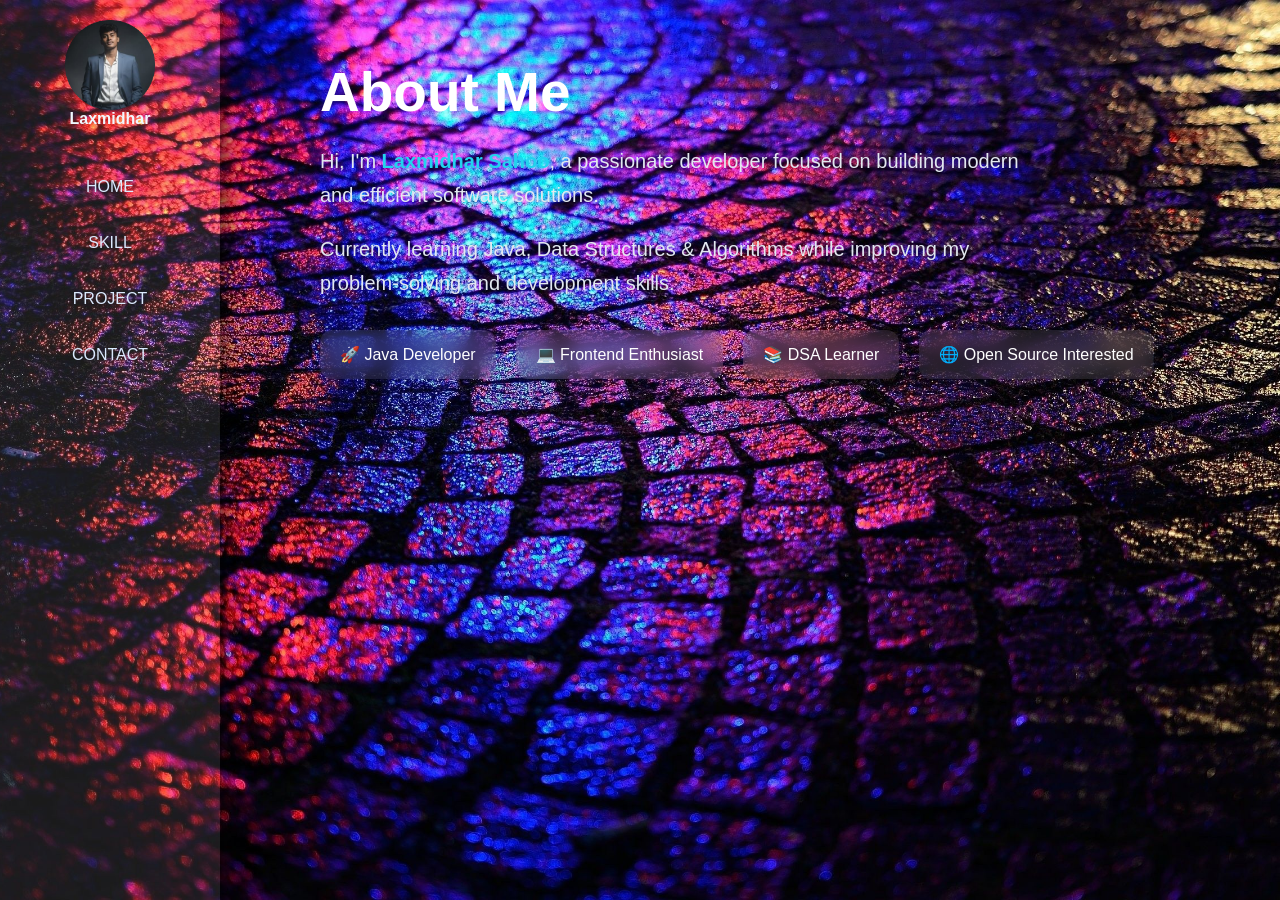
==== index.html @ 0510f840 "rename profile to index" ====
<!doctype html>
<html lang="en">
  <head>
    <title>Home Page</title>
    <link rel="stylesheet" href="profile.css" />
  </head>
  <body>
    <header>
      <nav>
        <div class="profile_id">
          <img src="photo/profile.jpeg" alt="img" />
          <b style="color: aliceblue">Laxmidhar</b>
        </div>
        <div class="side_bar">
          <a href="profile.html">Home</a><br />
          <a href="skill.html">Skill</a><br />
          <a href="project.html">Project</a><br />
          <a href="contact.html">Contact</a>
        </div>
      </nav>
    </header>
    <main>
      <section class="about">
        <h1>About Me</h1>

        <p>
          Hi, I'm <span>Laxmidhar Sahoo</span>, a passionate developer focused
          on building modern and efficient software solutions.
        </p>

        <p>
          Currently learning Java, Data Structures & Algorithms while improving
          my problem-solving and development skills.
        </p>

        <div class="info">
          <div>🚀 Java Developer</div>
          <div>💻 Frontend Enthusiast</div>
          <div>📚 DSA Learner</div>
          <div>🌐 Open Source Interested</div>
        </div>
      </section>
    </main>
    <footer></footer>
  </body>
</html>
---- profile.css ----
* {
  margin: 0;
  padding: 0;
  box-sizing: border-box;
}

body {
  background: url("photo/back.jpg") repeat-y center fixed;
  background-size: cover;
  overflow-x: hidden;
  font-family:
    Figtree-Regular,
    -apple-system,
    BlinkMacSystemFont,
    Segoe UI,
    Roboto,
    Helvetica,
    Arial,
    sans-serif;
}
.profile_id {
  display: flex;
  flex-direction: column;
  align-items: center;
  margin-bottom: 40px;
}

.profile_id img {
  height: 90px;
  width: 90px;
  object-fit: cover;
}

nav {
  position: fixed;
  width: 220px;
  height: 100vh;
  background-color: rgb(255, 255, 255, 0.1);
  padding-top: 20px;
  box-shadow: 0 10px 25px rgba(0, 0, 0, 0.9);
}
.side_bar {
  display: flex;
  flex-direction: column;
  align-items: center;
  justify-content: space-between;
}

.side_bar a {
  text-decoration: none;
  text-transform: uppercase;
  width: 80%;
  padding: 10px;
  border-radius: 10px;
  transition: 0.3s;
  text-align: center;
  color: #dbeafe;
}

.side_bar a:hover {
  background: rgba(229, 88, 88, 0.1);
  color: #22d3ee;
}

/* this for my profile page */
.about {
  margin-left: 260px;
  padding: 60px;
  color: white;
}

.about h1 {
  font-size: 55px;
  margin-bottom: 20px;
}

.about h1 span {
  color: #ffffff;
}

.about p {
  font-size: 20px;
  max-width: 700px;
  line-height: 1.7;
  margin-bottom: 20px;
  color: #e2e8f0;
}

.about span {
  color: #22d3ee;
  font-weight: bold;
}

.info {
  display: flex;
  gap: 20px;
  flex-wrap: wrap;
  margin-top: 30px;
}

.info div {
  background: rgba(255, 255, 255, 0.08);
  padding: 15px 20px;
  border-radius: 12px;
  backdrop-filter: blur(10px);
}
/* for my Skill page */
.skills_section {
  margin-left: 250px;
  padding: 60px;
  color: white;
}

.skills_section h1 {
  font-size: 50px;
  margin-bottom: 40px;

  color: #22d3ee;

  text-shadow: 0 0 10px #22d3ee;
}

.skills_container {
  display: grid;

  grid-template-columns: repeat(auto-fit, minmax(220px, 1fr));

  gap: 25px;
}

.skill_card {
  background: rgba(255, 255, 255, 0.08);

  border: 1px solid rgba(255, 255, 255, 0.1);

  backdrop-filter: blur(10px);

  border-radius: 20px;

  padding: 30px;

  transition: 0.4s;

  animation: fadeUp 1s ease;
}

.skill_card:hover {
  transform: translateY(-10px) scale(1.03);

  box-shadow: 0 0 25px rgba(34, 211, 238, 0.4);
}

.skill_card h2 {
  color: #ffffff;

  margin-bottom: 10px;

  font-size: 28px;
}

.skill_card p {
  color: #cbd5e1;

  line-height: 1.6;
}

@keyframes fadeUp {
  from {
    opacity: 0;
    transform: translateY(30px);
  }

  to {
    opacity: 1;
    transform: translateY(0);
  }
}
/* For my Contact Page */
.contact {
  margin-left: 250px;

  padding: 60px;

  color: white;
}

.contact h1 {
  font-size: 55px;

  color: #22d3ee;

  margin-bottom: 15px;

  text-shadow: 0 0 15px #22d3ee;
}

.contact p {
  color: #cbd5e1;

  margin-bottom: 40px;

  font-size: 18px;
}

.contact_container {
  display: flex;

  gap: 40px;

  flex-wrap: wrap;
}

form {
  flex: 1;

  min-width: 320px;

  background: rgba(255, 255, 255, 0.08);

  padding: 35px;

  border-radius: 20px;

  backdrop-filter: blur(10px);

  border: 1px solid rgba(255, 255, 255, 0.1);
}

form input,
form textarea {
  width: 100%;

  padding: 15px;

  margin-bottom: 20px;

  border: none;

  outline: none;

  border-radius: 12px;

  background: rgba(255, 255, 255, 0.08);

  color: white;

  font-size: 16px;
}

form textarea {
  height: 150px;

  resize: none;
}

form button {
  width: 100%;

  padding: 15px;

  border: none;

  border-radius: 12px;

  background: linear-gradient(45deg, #7c3aed, #22d3ee);

  color: white;

  font-size: 18px;

  cursor: pointer;

  transition: 0.3s;
}

form button:hover {
  transform: scale(1.03);

  box-shadow: 0 0 20px rgba(34, 211, 238, 0.4);
}

.contact_info {
  flex: 1;

  min-width: 280px;

  display: flex;

  flex-direction: column;

  gap: 20px;
}

.contact_info div {
  background: rgba(255, 255, 255, 0.08);

  padding: 20px;

  border-radius: 15px;

  backdrop-filter: blur(10px);

  transition: 0.3s;
}

.contact_info div:hover {
  transform: translateX(10px);

  box-shadow: 0 0 20px rgba(124, 58, 237, 0.3);
}
/* For my Project */
.projects {
  margin-left: 250px;

  padding: 60px;

  color: white;
}

.projects h1 {
  font-size: 55px;

  color: #22d3ee;

  margin-bottom: 15px;

  text-shadow: 0 0 15px #22d3ee;
}

.projects p {
  color: #cbd5e1;

  margin-bottom: 40px;

  line-height: 1.7;
}

.project_container {
  display: grid;

  grid-template-columns: repeat(auto-fit, minmax(300px, 1fr));

  gap: 30px;
}

.project_card {
  background: rgba(255, 255, 255, 0.08);

  border: 1px solid rgba(255, 255, 255, 0.1);

  border-radius: 25px;

  padding: 30px;

  backdrop-filter: blur(10px);

  transition: 0.4s;

  position: relative;

  overflow: hidden;

  animation: fadeUp 1s ease;
}

.project_card::before {
  content: "";

  position: absolute;

  top: -100%;

  left: -100%;

  width: 250%;

  height: 250%;

  background: linear-gradient(
    45deg,
    transparent,
    rgba(34, 211, 238, 0.15),
    transparent
  );

  transform: rotate(25deg);

  transition: 0.8s;
}

.project_card:hover::before {
  top: 0;
  left: 0;
}

.project_card:hover {
  transform: translateY(-12px) scale(1.02);

  box-shadow: 0 0 30px rgba(34, 211, 238, 0.3);
}

.project_img {
  width: 80px;
  height: 80px;

  display: flex;
  align-items: center;
  justify-content: center;

  font-size: 40px;

  border-radius: 20px;

  margin-bottom: 20px;

  background: linear-gradient(45deg, #7c3aed, #22d3ee);

  animation: float 3s ease-in-out infinite;
}

.project_card h2 {
  font-size: 28px;

  margin-bottom: 15px;
}

.tech {
  display: flex;

  gap: 10px;

  flex-wrap: wrap;

  margin-top: 20px;
}

.tech span {
  background: rgba(255, 255, 255, 0.08);

  padding: 8px 15px;

  border-radius: 30px;

  color: #22d3ee;

  font-size: 14px;
}

.project_card button {
  margin-top: 25px;

  padding: 12px 25px;

  border: none;

  border-radius: 12px;

  background: linear-gradient(45deg, #7c3aed, #22d3ee);

  color: white;

  cursor: pointer;

  transition: 0.3s;
}

.project_card button:hover {
  transform: scale(1.05);
}

@keyframes float {
  0% {
    transform: translateY(0px);
  }

  50% {
    transform: translateY(-10px);
  }

  100% {
    transform: translateY(0px);
  }
}

@keyframes fadeUp {
  from {
    opacity: 0;
    transform: translateY(30px);
  }

  to {
    opacity: 1;
    transform: translateY(0);
  }
}
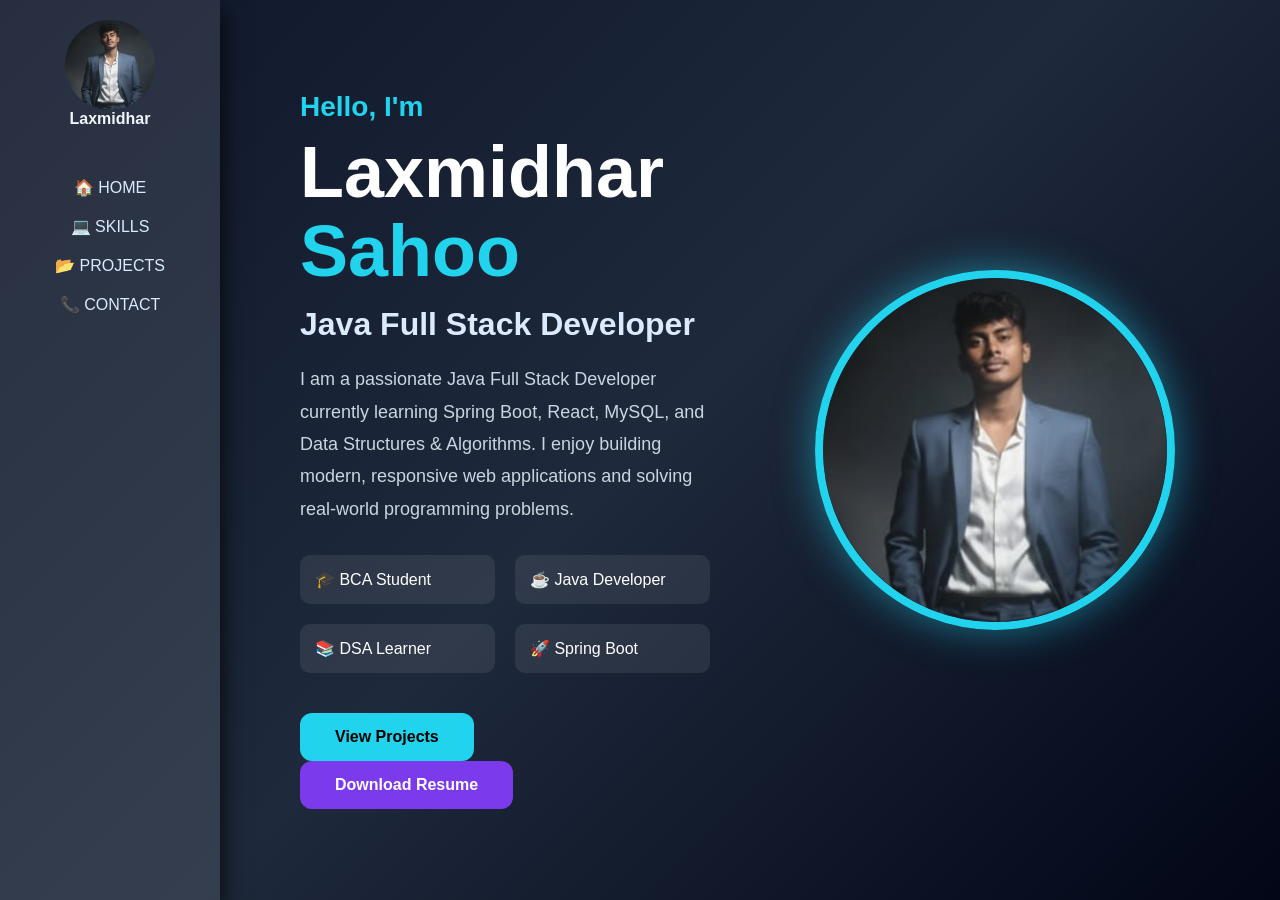
==== commit cd877ffb: "Move index.html to repository root for GitHub Pages" ====
--- a/index.html
+++ b/index.html
@@ -2,45 +2,63 @@
 <html lang="en">
   <head>
     <title>Home Page</title>
-    <link rel="stylesheet" href="profile.css" />
+    <meta name="viewport" content="width=device-width, initial-scale=1.0">
+    <link rel="stylesheet" href="CSS/style.css">
+    <link rel="stylesheet" href="../CSS/responsive.css"/>
+    <link rel="stylesheet" href="../CSS/animation.css" />
   </head>
   <body>
     <header>
-      <nav>
+      <button class="menu-btn" onclick="toggleSidebar()">☰</button>
+      <nav id="sidebar">
         <div class="profile_id">
-          <img src="photo/profile.jpeg" alt="img" />
+          <img src="../photo/profile.jpeg" alt="Profile" />
           <b style="color: aliceblue">Laxmidhar</b>
         </div>
         <div class="side_bar">
-          <a href="profile.html">Home</a><br />
-          <a href="skill.html">Skill</a><br />
-          <a href="project.html">Project</a><br />
-          <a href="contact.html">Contact</a>
+          <a href="index.html">🏠 Home</a>
+          <a href="skill.html">💻 Skills</a>
+          <a href="project.html">📂 Projects</a>
+          <a href="contact.html">📞 Contact</a>
         </div>
       </nav>
     </header>
     <main>
-      <section class="about">
-        <h1>About Me</h1>
+      <section class="hero">
+        <div class="hero-text">
+          <h3>Hello, I'm</h3>
 
-        <p>
-          Hi, I'm <span>Laxmidhar Sahoo</span>, a passionate developer focused
-          on building modern and efficient software solutions.
-        </p>
+          <h1>Laxmidhar <span>Sahoo</span></h1>
 
-        <p>
-          Currently learning Java, Data Structures & Algorithms while improving
-          my problem-solving and development skills.
-        </p>
+          <h2>Java Full Stack Developer</h2>
 
-        <div class="info">
-          <div>🚀 Java Developer</div>
-          <div>💻 Frontend Enthusiast</div>
-          <div>📚 DSA Learner</div>
-          <div>🌐 Open Source Interested</div>
+          <p>
+            I am a passionate Java Full Stack Developer currently learning
+            Spring Boot, React, MySQL, and Data Structures & Algorithms. I enjoy
+            building modern, responsive web applications and solving real-world
+            programming problems.
+          </p>
+
+          <div class="about-info">
+            <div>🎓 BCA Student</div>
+            <div>☕ Java Developer</div>
+            <div>📚 DSA Learner</div>
+            <div>🚀 Spring Boot</div>
+          </div>
+
+          <div class="hero-btn">
+            <a href="project.html" class="btn">View Projects</a>
+            <a href="#" class="btn btn2">Download Resume</a>
+          </div>
+        </div>
+
+        <div class="hero-image">
+          <img src="../photo/profile.jpeg" alt="Laxmidhar" />
         </div>
       </section>
     </main>
     <footer></footer>
+
+    <script src="JS/script.js"></script>
   </body>
 </html>
--- a/CSS/style.css
+++ b/CSS/style.css
@@ -0,0 +1,723 @@
+* {
+  margin: 0;
+  padding: 0;
+  box-sizing: border-box;
+}
+
+
+.menu-btn{
+    position:fixed;
+    top:20px;
+    left:20px;
+
+    width:45px;
+    height:45px;
+
+    border:none;
+    border-radius:8px;
+
+    background:#22d3ee;
+    color:#000;
+
+    font-size:24px;
+    cursor:pointer;
+
+    z-index:1001;
+
+    display:none;
+}
+
+
+body {
+  margin: 0;
+  font-family: Arial, Helvetica, sans-serif;
+  background: linear-gradient(135deg, #0f172a, #1e293b, #020617);
+  color: white;
+  overflow-x: hidden;
+}
+.profile_id {
+  display: flex;
+  flex-direction: column;
+  align-items: center;
+  margin-bottom: 40px;
+}
+
+.profile_id img {
+  height: 90px;
+  width: 90px;
+  object-fit: cover;
+}
+
+nav {
+  position: fixed;
+  top: 0;
+  left: 0;
+  width: 220px;
+  height: 100vh;
+  background: rgba(255,255,255,0.1);
+  padding-top: 20px;
+  box-shadow: 0 10px 25px rgba(0,0,0,.9);
+  transition: left 0.4s ease;
+  z-index: 999;
+}
+.side_bar {
+  display: flex;
+  flex-direction: column;
+  align-items: center;
+  justify-content: space-between;
+}
+
+.side_bar a {
+  text-decoration: none;
+  text-transform: uppercase;
+  width: 80%;
+  padding: 10px;
+  border-radius: 10px;
+  transition: 0.3s;
+  text-align: center;
+  color: #dbeafe;
+}
+
+.side_bar a:hover {
+  background: rgba(229, 88, 88, 0.1);
+  color: #22d3ee;
+}
+
+/* this for my profile page */
+.about {
+  margin-left: 260px;
+  padding: 60px;
+  color: white;
+}
+
+.about h1 {
+  font-size: 55px;
+  margin-bottom: 20px;
+}
+
+.about h1 span {
+  color: #ffffff;
+}
+
+.about p {
+  font-size: 20px;
+  max-width: 700px;
+  line-height: 1.7;
+  margin-bottom: 20px;
+  color: #e2e8f0;
+}
+
+.about span {
+  color: #22d3ee;
+  font-weight: bold;
+}
+
+
+/* About Section */
+
+.about{
+    margin-left:220px;
+    padding:100px 80px;
+    color:white;
+}
+
+.about h2{
+    text-align:center;
+    font-size:50px;
+    color:#22d3ee;
+    margin-bottom:60px;
+}
+
+.about-container{
+    display:flex;
+    align-items:center;
+    justify-content:space-between;
+    gap:60px;
+    flex-wrap:wrap;
+}
+
+.about-image{
+    flex:1;
+    text-align:center;
+}
+
+.about-image img{
+    width:300px;
+    height:300px;
+    object-fit:cover;
+    border-radius:20px;
+    box-shadow:0 0 30px rgba(34,211,238,.4);
+}
+
+.about-content{
+    flex:2;
+}
+
+.about-content h3{
+    font-size:40px;
+    margin-bottom:20px;
+}
+
+.about-content p{
+    font-size:18px;
+    line-height:1.8;
+    color:#cbd5e1;
+}
+
+.about-info{
+    margin-top:30px;
+    display:grid;
+    grid-template-columns:repeat(2,1fr);
+    gap:20px;
+}
+
+.about-info div{
+    background:rgba(255,255,255,.08);
+    padding:15px;
+    border-radius:10px;
+}
+
+.info {
+  display: flex;
+  gap: 20px;
+  flex-wrap: wrap;
+  margin-top: 30px;
+}
+
+.info div {
+  background: rgba(255, 255, 255, 0.08);
+  padding: 15px 20px;
+  border-radius: 12px;
+  backdrop-filter: blur(10px);
+}
+/* for my Skill page */
+.skills_section {
+  margin-left: 250px;
+  padding: 60px;
+  color: white;
+}
+
+.skills_section h1 {
+  font-size: 50px;
+  margin-bottom: 40px;
+
+  color: #22d3ee;
+
+  text-shadow: 0 0 10px #22d3ee;
+}
+
+.skills_container {
+  display: grid;
+
+  grid-template-columns: repeat(auto-fit, minmax(220px, 1fr));
+
+  gap: 25px;
+}
+
+.skill_card {
+  background: rgba(255, 255, 255, 0.08);
+
+  border: 1px solid rgba(255, 255, 255, 0.1);
+
+  backdrop-filter: blur(10px);
+
+  border-radius: 20px;
+
+  padding: 30px;
+
+  transition: 0.4s;
+
+  animation: fadeUp 1s ease;
+}
+
+.skill_card:hover{
+    transform: translateY(-10px) scale(1.03);
+
+    background: linear-gradient(
+        135deg,
+        rgba(255, 70, 70, 0.25),
+        rgba(255, 255, 255, 0.08)
+    );
+
+    border: 1px solid rgba(255, 80, 80, 0.5);
+
+    box-shadow:
+        0 0 15px rgba(255, 0, 0, 0.4),
+        0 0 35px rgba(255, 50, 50, 0.3);
+
+    transition: 0.4s ease;
+}
+
+.skill_card h2 {
+  color: #ffffff;
+
+  margin-bottom: 10px;
+
+  font-size: 28px;
+}
+
+.skill_card p {
+  color: #cbd5e1;
+
+  line-height: 1.6;
+}
+
+/* For my Contact Page */
+.contact {
+  margin-left: 250px;
+
+  padding: 60px;
+
+  color: white;
+}
+
+.contact h1 {
+  font-size: 55px;
+
+  color: #22d3ee;
+
+  margin-bottom: 15px;
+
+  text-shadow: 0 0 15px #22d3ee;
+}
+
+.contact p {
+  color: #cbd5e1;
+
+  margin-bottom: 40px;
+
+  font-size: 18px;
+}
+
+.contact_container {
+  display: flex;
+
+  gap: 40px;
+
+  flex-wrap: wrap;
+}
+
+form {
+  flex: 1;
+
+  min-width: 320px;
+
+  background: rgba(255, 255, 255, 0.08);
+
+  padding: 35px;
+
+  border-radius: 20px;
+
+  backdrop-filter: blur(10px);
+
+  border: 1px solid rgba(255, 255, 255, 0.1);
+}
+
+form input,
+form textarea {
+  width: 100%;
+
+  padding: 15px;
+
+  margin-bottom: 20px;
+
+  border: none;
+
+  outline: none;
+
+  border-radius: 12px;
+
+  background: rgba(255, 255, 255, 0.08);
+
+  color: white;
+
+  font-size: 16px;
+}
+
+form textarea {
+  height: 150px;
+
+  resize: none;
+}
+
+form button {
+  width: 100%;
+
+  padding: 15px;
+
+  border: none;
+
+  border-radius: 12px;
+
+  background: linear-gradient(45deg, #7c3aed, #22d3ee);
+
+  color: white;
+
+  font-size: 18px;
+
+  cursor: pointer;
+
+  transition: 0.3s;
+}
+
+form button:hover {
+  transform: scale(1.03);
+
+  box-shadow: 0 0 20px rgba(34, 211, 238, 0.4);
+}
+
+.contact_info {
+  flex: 1;
+
+  min-width: 280px;
+
+  display: flex;
+
+  flex-direction: column;
+
+  gap: 20px;
+}
+
+.contact_info div {
+  background: rgba(255, 255, 255, 0.08);
+
+  padding: 20px;
+
+  border-radius: 15px;
+
+  backdrop-filter: blur(10px);
+
+  transition: 0.3s;
+}
+
+.contact_info div:hover {
+  transform: translateX(10px);
+
+  box-shadow: 0 0 20px rgba(124, 58, 237, 0.3);
+}
+
+
+/* For my Project */
+.projects {
+  margin-left: 250px;
+
+  padding: 60px;
+
+  color: white;
+}
+
+.projects h1 {
+  font-size: 55px;
+
+  color: #22d3ee;
+
+  margin-bottom: 15px;
+
+  text-shadow: 0 0 15px #22d3ee;
+}
+
+.projects p {
+  color: #cbd5e1;
+
+  margin-bottom: 40px;
+
+  line-height: 1.7;
+}
+
+.project_container {
+  display: grid;
+
+  grid-template-columns: repeat(auto-fit, minmax(300px, 1fr));
+
+  gap: 30px;
+}
+
+.project_card {
+  background: rgba(255, 255, 255, 0.08);
+
+  border: 1px solid rgba(255, 255, 255, 0.1);
+
+  border-radius: 25px;
+
+  padding: 30px;
+
+  backdrop-filter: blur(10px);
+
+  transition: 0.4s;
+
+  position: relative;
+
+  overflow: hidden;
+
+  animation: fadeUp 1s ease;
+}
+
+.project_card::before {
+  content: "";
+
+  position: absolute;
+
+  top: -100%;
+
+  left: -100%;
+
+  width: 250%;
+
+  height: 250%;
+
+  background: linear-gradient(
+    45deg,
+    transparent,
+    rgba(34, 211, 238, 0.15),
+    transparent
+  );
+
+  transform: rotate(25deg);
+
+  transition: 0.8s;
+}
+
+.project_card:hover::before {
+  top: 0;
+  left: 0;
+}
+
+.project_card:hover {
+  transform: translateY(-12px) scale(1.02);
+
+  box-shadow: 0 0 30px rgba(34, 211, 238, 0.3);
+}
+
+.project_img {
+  width: 80px;
+  height: 80px;
+
+  display: flex;
+  align-items: center;
+  justify-content: center;
+
+  font-size: 40px;
+
+  border-radius: 20px;
+
+  margin-bottom: 20px;
+
+  background: linear-gradient(45deg, #7c3aed, #22d3ee);
+
+  animation: float 3s ease-in-out infinite;
+}
+
+.project_card h2 {
+  font-size: 28px;
+
+  margin-bottom: 15px;
+}
+
+.tech {
+  display: flex;
+
+  gap: 10px;
+
+  flex-wrap: wrap;
+
+  margin-top: 20px;
+}
+
+.tech span {
+  background: rgba(255, 255, 255, 0.08);
+
+  padding: 8px 15px;
+
+  border-radius: 30px;
+
+  color: #22d3ee;
+
+  font-size: 14px;
+}
+
+.project_card button {
+  margin-top: 25px;
+
+  padding: 12px 25px;
+
+  border: none;
+
+  border-radius: 12px;
+
+  background: linear-gradient(45deg, #7c3aed, #22d3ee);
+
+  color: white;
+
+  cursor: pointer;
+
+  transition: 0.3s;
+}
+
+.project_card button:hover {
+  transform: scale(1.05);
+}
+
+@keyframes float {
+  0% {
+    transform: translateY(0px);
+  }
+
+  50% {
+    transform: translateY(-10px);
+  }
+
+  100% {
+    transform: translateY(0px);
+  }
+}
+
+@keyframes fadeUp {
+  from {
+    opacity: 0;
+    transform: translateY(30px);
+  }
+
+  to {
+    opacity: 1;
+    transform: translateY(0);
+  }
+}
+
+.project_buttons{
+    display:flex;
+    gap:15px;
+    margin-top:25px;
+}
+
+.project_buttons .btn{
+    flex:1;
+    text-align:center;
+}
+
+.project_card:hover{
+
+    transform:translateY(-10px);
+
+    background:linear-gradient(
+    135deg,
+    rgba(255,70,70,.20),
+    rgba(34,211,238,.15)
+    );
+
+    border:1px solid rgba(255,80,80,.4);
+
+    box-shadow:
+    0 0 20px rgba(255,0,0,.35),
+    0 0 35px rgba(34,211,238,.35);
+}
+
+.project_card:hover h2{
+    color:#ff4d4d;
+}
+
+.project_card:hover .project_img{
+    transform:rotate(10deg) scale(1.15);
+}
+
+.project_img{
+    transition:.4s;
+}
+
+.project_img img{
+    width:100%;
+    height:180px;
+    object-fit:cover;
+    border-radius:15px;
+}
+
+/* Hero Section */
+.hero {
+  margin-left: 220px;
+  min-height: 100vh;
+  display: flex;
+  justify-content: space-between;
+  align-items: center;
+  padding: 60px 80px;
+  gap: 80px;
+  color: white;
+}
+
+.hero-text {
+  flex: 1;
+}
+
+.hero-text h3 {
+  font-size: 28px;
+  color: #22d3ee;
+  margin-bottom: 10px;
+}
+
+.hero-text h1 {
+  font-size: 72px;
+  line-height: 1.1;
+  margin-bottom: 15px;
+}
+
+.hero-text span {
+  color: #22d3ee;
+}
+
+.hero-text h2 {
+  font-size: 32px;
+  color: #dbeafe;
+  margin-bottom: 20px;
+}
+
+.hero-text p {
+  max-width: 600px;
+  font-size: 18px;
+  line-height: 1.8;
+  color: #cbd5e1;
+}
+
+.hero-btn {
+  margin-top: 40px;
+}
+
+.btn {
+  display: inline-block;
+  padding: 15px 35px;
+  margin-right: 20px;
+  text-decoration: none;
+  border-radius: 12px;
+  background: #22d3ee;
+  color: black;
+  font-weight: bold;
+  transition: 0.3s;
+}
+
+.btn:hover {
+  transform: translateY(-5px);
+  box-shadow: 0 0 20px #22d3ee;
+}
+
+.btn2 {
+  background: #7c3aed;
+  color: white;
+}
+
+.btn2:hover {
+  box-shadow: 0 0 20px #7c3aed;
+}
+
+.hero-image {
+  flex: 1;
+  display: flex;
+  justify-content: center;
+}
+
+.hero-image img {
+  width: 360px;
+  height: 360px;
+  object-fit: cover;
+  border-radius: 50%;
+  border: 8px solid #22d3ee;
+  box-shadow: 0 0 40px rgba(34, 211, 238, 0.5);
+}
+
+
--- a/CSS/responsive.css
+++ b/CSS/responsive.css
@@ -0,0 +1,182 @@
+.menu-btn{
+    display:none;
+}
+
+/* ===========================
+   TABLET (991px)
+=========================== */
+
+@media (max-width:991px){
+
+    nav{
+        position: fixed;
+        top: 0;
+        left: 0;
+        width: 100%;
+        height: 70px;
+        background: rgba(15,23,42,.95);
+
+        display:flex;
+        align-items:center;
+        justify-content:center;
+
+        padding:0 20px;
+    }
+
+    .profile_id{
+        display:none;
+    }
+
+    .side_bar{
+        display:flex;
+        flex-direction:row;
+        justify-content:space-evenly;
+        align-items:center;
+        width:100%;
+    }
+
+    .side_bar a{
+        width:auto;
+        padding:8px 12px;
+    }
+
+    .hero,
+    .about,
+    .skills_section,
+    .projects,
+    .contact{
+        margin-left:0;
+        margin-top:70px;
+        padding:30px;
+    }
+
+    .hero{
+        flex-direction:column-reverse;
+        text-align:center;
+    }
+}
+/* ===========================
+   MOBILE (768px)
+=========================== */
+
+/* Phone Only */
+@media (max-width:768px){
+
+    nav{
+        position: fixed;
+        top: 0;
+        left: 0;
+        width: 100%;
+        height: 70px;
+
+        display: flex;
+        align-items: center;
+        justify-content: center;
+
+        background: rgba(15,23,42,.95);
+        backdrop-filter: blur(10px);
+
+        z-index: 999;
+    }
+
+    .profile_id{
+        display: none;
+    }
+
+    .side_bar{
+        display: flex;
+        flex-direction: row;
+        justify-content: space-evenly;
+        align-items: center;
+        width: 100%;
+    }
+
+    .side_bar a{
+        width: auto;
+        padding: 8px 10px;
+        font-size: 14px;
+    }
+
+    /* All sections start below navbar */
+    .hero,
+    .about,
+    .skills_section,
+    .projects,
+    .contact{
+        margin-left: 0;
+        margin-top: 70px;
+        padding: 30px 20px;
+    }
+
+    /* Hero layout */
+    .hero{
+        flex-direction: column-reverse;
+        text-align: center;
+        gap: 30px;
+        min-height: auto;
+    }
+
+    .hero-text p{
+        max-width: 100%;
+    }
+
+    .hero-btn{
+        display: flex;
+        flex-direction: column;
+        gap: 15px;
+    }
+
+    .btn{
+        margin-right: 0;
+    }
+
+    .hero-image img{
+        width: 220px;
+        height: 220px;
+    }
+}
+/* ===========================
+   SMALL MOBILE (480px)
+=========================== */
+
+@media (max-width:480px){
+
+.hero-text h1{
+    font-size:38px;
+}
+
+.hero-text h2{
+    font-size:22px;
+}
+
+.hero-text h3{
+    font-size:22px;
+}
+
+.hero-image img{
+    width:200px;
+    height:200px;
+}
+
+.about-image img{
+    width:220px;
+    height:220px;
+}
+
+.about h2,
+.skills_section h1,
+.projects h1,
+.contact h1{
+    font-size:34px;
+}
+
+.about-content h3{
+    font-size:26px;
+}
+
+.about-content p,
+.hero-text p{
+    font-size:15px;
+}
+
+}
--- a/CSS/animation.css
+++ b/CSS/animation.css
@@ -0,0 +1,7 @@
+@keyframes fadeUp{
+
+}
+
+@keyframes float{
+
+}
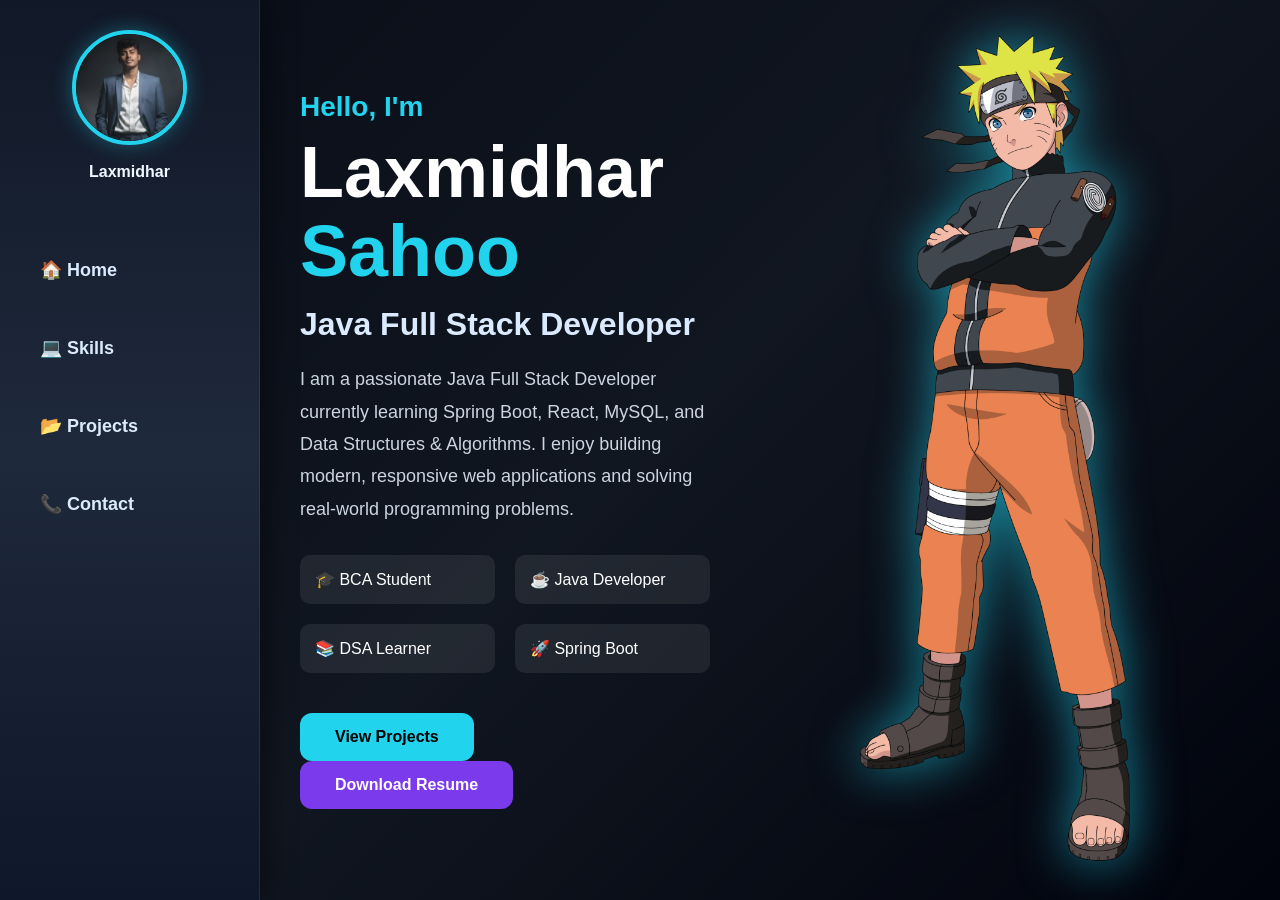
==== commit db209b05: "now add background and add some cool fiture" ====
--- a/index.html
+++ b/index.html
@@ -2,24 +2,29 @@
 <html lang="en">
   <head>
     <title>Home Page</title>
-    <meta name="viewport" content="width=device-width, initial-scale=1.0">
+    <meta name="viewport" content="width=device-width, initial-scale=1.0" />
     <link rel="stylesheet" href="CSS/style.css">
-    <link rel="stylesheet" href="../CSS/responsive.css"/>
-    <link rel="stylesheet" href="../CSS/animation.css" />
+    <link rel="stylesheet" href="CSS/responsive.css">
+    <link rel="stylesheet" href="CSS/animation.css">
   </head>
-  <body>
+  <body class="home-page">
+    <!-- Background Video -->
+    <video autoplay muted loop playsinline id="bg-video">
+        <source src="video/singularity-cosmic-vortex-moewalls-com.mp4" type="video/mp4">
+        Your browser does not support the video tag.
+    </video>
     <header>
       <button class="menu-btn" onclick="toggleSidebar()">☰</button>
       <nav id="sidebar">
         <div class="profile_id">
-          <img src="../photo/profile.jpeg" alt="Profile" />
+          <img src="photo/profile.jpeg" alt="Laxmidhar">
           <b style="color: aliceblue">Laxmidhar</b>
         </div>
         <div class="side_bar">
           <a href="index.html">🏠 Home</a>
-          <a href="skill.html">💻 Skills</a>
-          <a href="project.html">📂 Projects</a>
-          <a href="contact.html">📞 Contact</a>
+          <a href="HTML/skill.html">💻 Skills</a>
+          <a href="HTML/project.html">📂 Projects</a>
+          <a href="HTML/contact.html">📞 Contact</a>
         </div>
       </nav>
     </header>
@@ -47,14 +52,14 @@
           </div>
 
           <div class="hero-btn">
-            <a href="project.html" class="btn">View Projects</a>
+            <a href="HTML/project.html" class="btn">View Projects</a>
             <a href="#" class="btn btn2">Download Resume</a>
           </div>
         </div>
 
         <div class="hero-image">
-          <img src="../photo/profile.jpeg" alt="Laxmidhar" />
-        </div>
+    <img src="photo/hero.png" alt="Hero Image">
+</div>
       </section>
     </main>
     <footer></footer>
--- a/CSS/style.css
+++ b/CSS/style.css
@@ -35,54 +35,333 @@
   color: white;
   overflow-x: hidden;
 }
-.profile_id {
-  display: flex;
-  flex-direction: column;
-  align-items: center;
-  margin-bottom: 40px;
-}
-
-.profile_id img {
-  height: 90px;
-  width: 90px;
-  object-fit: cover;
-}
-
-nav {
-  position: fixed;
-  top: 0;
-  left: 0;
-  width: 220px;
-  height: 100vh;
-  background: rgba(255,255,255,0.1);
-  padding-top: 20px;
-  box-shadow: 0 10px 25px rgba(0,0,0,.9);
-  transition: left 0.4s ease;
-  z-index: 999;
-}
-.side_bar {
-  display: flex;
-  flex-direction: column;
-  align-items: center;
-  justify-content: space-between;
-}
-
-.side_bar a {
-  text-decoration: none;
-  text-transform: uppercase;
-  width: 80%;
-  padding: 10px;
-  border-radius: 10px;
-  transition: 0.3s;
-  text-align: center;
-  color: #dbeafe;
-}
-
-.side_bar a:hover {
-  background: rgba(229, 88, 88, 0.1);
-  color: #22d3ee;
-}
-
+
+/* Disable scrolling only on index page */
+.home-page{
+    overflow: hidden;
+    height: 100vh;
+}
+
+/* Hero section fits the screen */
+.home-page .hero{
+    height: 100vh;
+    overflow: hidden;
+}
+/* ===========================
+      Background Video
+=========================== */
+
+#bg-video{
+    position: fixed;
+    top: 0;
+    left: 0;
+
+    width: 100%;
+    height: 100%;
+
+    object-fit: cover;
+
+    z-index: -2;
+}
+
+/* Dark Overlay */
+body::before{
+    content: "";
+    position: fixed;
+    inset: 0;
+    background: rgba(0,0,0,.45);
+    z-index: -1;
+}
+/* ===================================
+        MODERN PREMIUM SIDEBAR
+=================================== */
+
+nav{
+    position:fixed;
+    top:0;
+    left:0;
+    width:260px;
+    height:100vh;
+
+    background:linear-gradient(
+        180deg,
+        #111827,
+        #1e293b,
+        #0f172a
+    );
+
+    border-right:1px solid rgba(255,255,255,.08);
+
+    padding:30px 18px;
+
+    display:flex;
+    flex-direction:column;
+    align-items:center;
+
+    box-shadow:5px 0 30px rgba(0,0,0,.45);
+
+    z-index:999;
+}
+
+/* ==========================
+        PROFILE
+========================== */
+
+.profile_id{
+    display:flex;
+    flex-direction:column;
+    align-items:center;
+
+    gap:18px;
+
+    margin-bottom:60px;
+}
+
+.profile_id img{
+
+    width:115px;
+    height:115px;
+
+    object-fit:cover;
+
+    border-radius:50%;
+
+    border:4px solid #22d3ee;
+
+    box-shadow:0 0 20px rgba(34,211,238,.35);
+
+    transition:.45s;
+}
+
+.profile_id img:hover{
+
+    transform:scale(1.1) rotate(5deg);
+
+    box-shadow:
+    0 0 20px #22d3ee,
+    0 0 40px #22d3ee;
+}
+
+.profile_id h2{
+
+    color:white;
+
+    font-size:26px;
+
+    letter-spacing:1px;
+}
+
+.profile_id p{
+
+    color:#94a3b8;
+
+    font-size:14px;
+}
+
+/* ==========================
+        MENU
+========================== */
+
+.side_bar{
+
+    width:100%;
+
+    display:flex;
+
+    flex-direction:column;
+
+    gap:20px;
+}
+
+/* ==========================
+        MENU LINKS
+========================== */
+
+.side_bar a{
+
+    display:flex;
+
+    align-items:center;
+
+    gap:18px;
+
+    width:100%;
+
+    padding:18px 22px;
+
+    color:#dbeafe;
+
+    text-decoration:none;
+
+    font-size:18px;
+
+    font-weight:600;
+
+    border-radius:18px;
+
+    position:relative;
+
+    overflow:hidden;
+
+    transition:.4s ease;
+}
+
+/* Left Glow Line */
+
+.side_bar a::before{
+
+    content:"";
+
+    position:absolute;
+
+    left:0;
+
+    top:15%;
+
+    width:5px;
+
+    height:70%;
+
+    border-radius:20px;
+
+    background:#22d3ee;
+
+    opacity:0;
+
+    transition:.4s;
+}
+
+/* Hover */
+
+.side_bar a:hover{
+
+    background:linear-gradient(
+        90deg,
+        rgba(34,211,238,.18),
+        rgba(124,58,237,.18)
+    );
+
+    color:#22d3ee;
+
+    transform:translateX(12px);
+
+    box-shadow:
+        0 0 18px rgba(34,211,238,.25),
+        0 0 35px rgba(124,58,237,.15);
+}
+
+.side_bar a:hover::before{
+
+    opacity:1;
+}
+
+/* Active Menu */
+
+.side_bar a.active{
+
+    background:linear-gradient(
+        135deg,
+        #22d3ee,
+        #7c3aed
+    );
+
+    color:white;
+
+    box-shadow:0 0 25px rgba(34,211,238,.45);
+}
+
+.side_bar a.active::before{
+
+    opacity:1;
+}
+
+/* Ripple Effect */
+
+.side_bar a::after{
+
+    content:"";
+
+    position:absolute;
+
+    width:0;
+
+    height:0;
+
+    background:rgba(255,255,255,.15);
+
+    border-radius:50%;
+
+    top:50%;
+
+    left:50%;
+
+    transform:translate(-50%,-50%);
+
+    transition:.5s;
+}
+
+.side_bar a:hover::after{
+
+    width:320px;
+
+    height:320px;
+}
+
+/* ==========================
+      RESPONSIVE
+========================== */
+
+@media(max-width:991px){
+
+nav{
+
+    width:100%;
+    height:75px;
+
+    padding:0 20px;
+
+    flex-direction:row;
+
+    justify-content:space-between;
+}
+
+.profile_id{
+
+    display:none;
+}
+
+.side_bar{
+
+    flex-direction:row;
+
+    justify-content:space-evenly;
+
+    width:100%;
+
+    gap:0;
+}
+
+.side_bar a{
+
+    width:auto;
+
+    padding:12px 16px;
+
+    font-size:15px;
+
+    border-radius:12px;
+}
+
+.side_bar a:hover{
+
+    transform:translateY(-4px);
+}
+
+.side_bar a::before{
+
+    display:none;
+}
+}
 /* this for my profile page */
 .about {
   margin-left: 260px;
@@ -711,13 +990,46 @@
   justify-content: center;
 }
 
-.hero-image img {
-  width: 360px;
-  height: 360px;
-  object-fit: cover;
-  border-radius: 50%;
-  border: 8px solid #22d3ee;
-  box-shadow: 0 0 40px rgba(34, 211, 238, 0.5);
-}
-
-
+.hero-image img{
+    width: 270px;      /* Change this value if needed */
+    max-width: 100%;
+    height: auto;
+
+    object-fit: contain;
+
+    border: none;
+    border-radius: 0;
+
+    filter: drop-shadow(0 0 25px rgba(34,211,238,.6));
+
+    animation: float 4s ease-in-out infinite;
+}
+
+@media (max-width:991px){
+
+    nav{
+        width:100%;
+        height:70px;
+        left:0;
+        top:0;
+        position:fixed;
+    }
+
+    .profile_id{
+        display:none;
+    }
+
+    .side_bar{
+        flex-direction:row;
+        justify-content:space-evenly;
+        width:100%;
+    }
+
+    .hero{
+        margin-left:0 !important;
+        margin-top:70px;
+        padding:30px 20px;
+        flex-direction:column-reverse;
+        text-align:center;
+    }
+}
--- a/CSS/responsive.css
+++ b/CSS/responsive.css
@@ -179,4 +179,37 @@
     font-size:15px;
 }
 
+}
+/* ===========================
+   HOME PAGE SCROLL FIX
+=========================== */
+
+@media (min-width:769px){
+
+    .home-page{
+        overflow:hidden;
+        height:100vh;
+    }
+
+    .home-page .hero{
+        height:100vh;
+        overflow:hidden;
+    }
+
+}
+
+@media (max-width:768px){
+
+    .home-page{
+        overflow-y:auto;
+        overflow-x:hidden;
+        height:auto;
+    }
+
+    .home-page .hero{
+        height:auto;
+        min-height:auto;
+        overflow:visible;
+    }
+
 }
